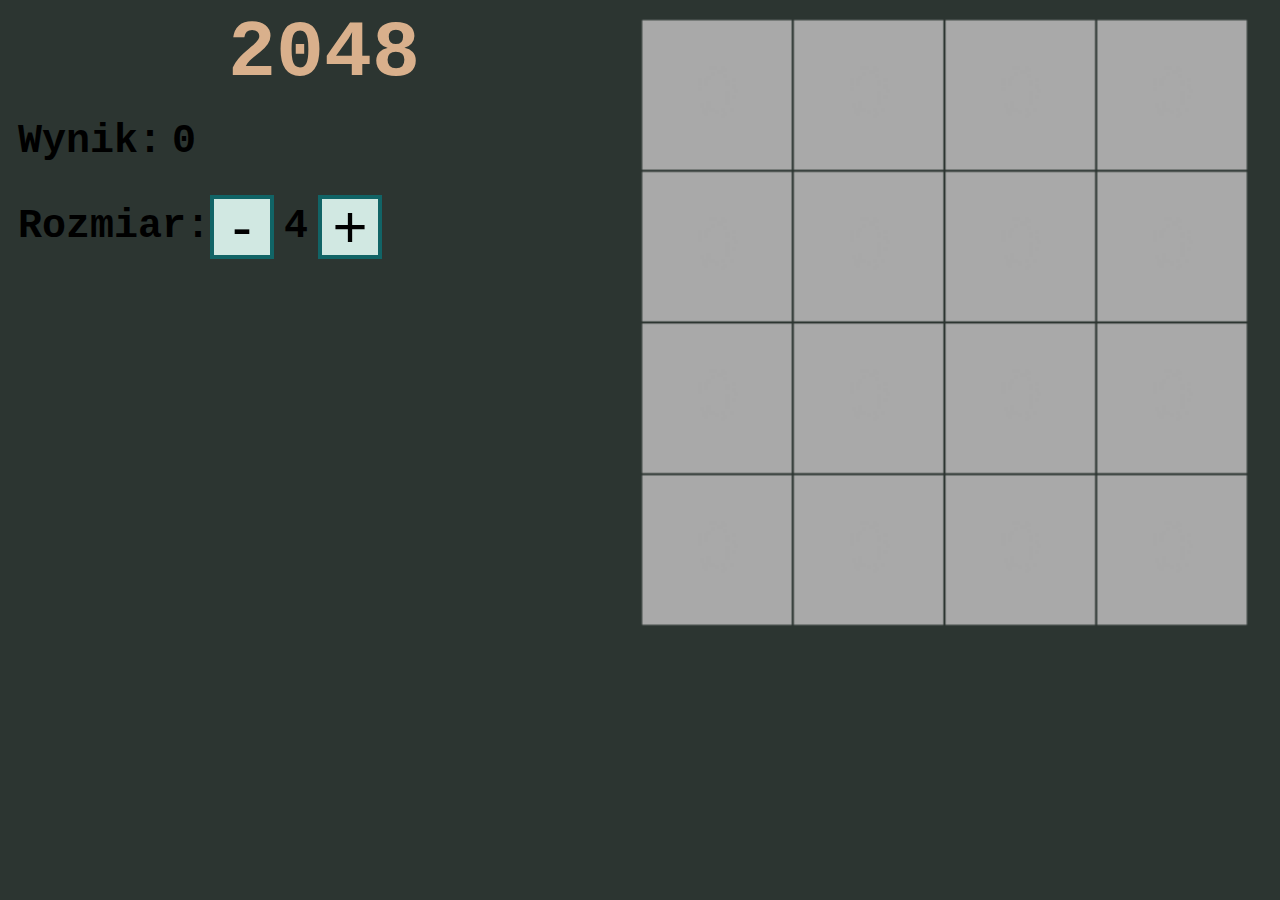
==== play.html @ 6884f522 "sketch of game" ====
<!DOCTYPE html>
<html lang="pl" >

<head>
    <meta charset="UTF-8">
    <meta name="nazwa" content="width=device-width, initial-scale=1.0">
    <meta http-equiv="X-UA-Compatible" content="ie=edge">
    <title>2048</title>
    <link rel="stylesheet" href="/style.css">
    <!--<script src="https://cdn.jsdelivr.net/npm/p5@1.2.0/lib/p5.js"></script>-->
    <!--<script src="/script.js"></script>-->
</head>

<body >
<div class="play">
<div class="info">
<h2>2048</h2>

<section class="score-section">
        <h3>Wynik:</h3>
        <div class="score-value" id="score">0</div>
</section>
    
<section class="size-section">
    <h3>Rozmiar:</h3>
    <button class="size-btn">-</button>
    <div class=size-value> 4 </div>
    <button class="size-btn">+</button>    
</section>
</div>
    <div class=canvas-section>
        <canvas id="canvas" ></canvas>
    </div>
      <script src="script.js" ></script>
    </div>
</body>
</html>
---- style.css ----
body{
    font-family: 'Courier New', Courier, monospace;
    background-color: #2C3531;
}
h1{
    font-size: 150px;
    color: #D9B08C;
    text-align: center;
}
section{
    display: flex;
    flex-direction: column;
    align-items: center;
}
button{
    display: flex;
    justify-content: center;
    align-items: center;
    flex-direction: row;
    width: 75vw;
    height: 15vh;
    background-color: #D1E8E2;
    border: 4px solid #116466;
    font-size: 60px;
}
button a{
    text-decoration: none;
    color:black;
}
button a:hover{
    text-decoration: none;
    color:gray;
}
@media (orientation: landscape){
    h1{
        font-size: 80px;
    }
    button{
    width: 75vw;
    height: 20vh;
    }
}
h2{
    font-size: 120px;
    color: #D9B08C;
    text-align: center;
    margin: 0;
}

.play section{
    display: flex;
    flex-direction: row;
    align-content: center;
    padding: 10px;
}
.size-btn{
    width: 5vw;
    height: 5vw;
}
.size-value {
    font-size: 40px;
    font-weight: 800;
    padding: 10px;
}
.score-value {
    font-size: 40px;
    font-weight: 800;
    padding: 10px;
}
h3 {
    font-size: 40px;
    margin: 0;
    padding: 0;
}
.canvas-section{
    display: flex;
    align-content: center;
    justify-content: center;
    margin-top: 10px;
}
#canvas{
    display: flex;
    width:90%;
}
@media (orientation: landscape){
    .play{
        display: flex;
    }
    .info{
        width: 50%;
    }
    .canvas-section{
        width: 50%;
    }
    h2{
        font-size: 80px;
        
    }
    #canvas{
        display: flex;
        width:100%;
    }
}

/*
.play-canva{
    display: flex;
}
.play-canva-row{
    flex-direction: row;
    flex-wrap: wrap ;

}
.play-canva-cell{
    display: flex;
    justify-content: center;
    align-items: center;
    flex-direction: row;
    width: 22vw;
    height: 22vw;
    background-color: #D1E8E2;
    border: 4px solid #116466;
}

@media (orientation: landscape){
    .play-canva-cell{
        width: 21vh;
        height: 21vh;
    }
}*/
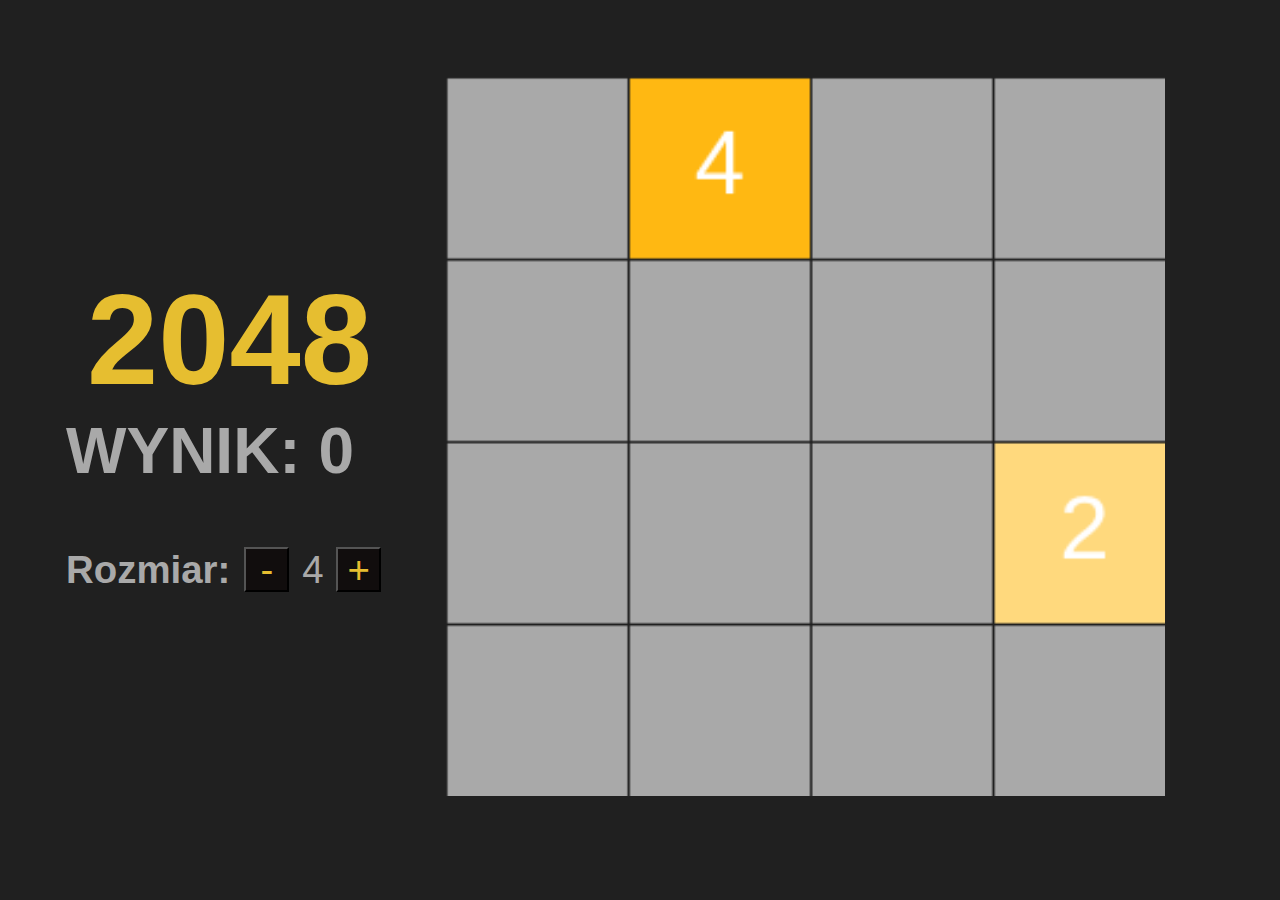
==== commit c7a4b160: "Made the game responsive" ====
--- a/play.html
+++ b/play.html
@@ -1,37 +1,30 @@
 <!DOCTYPE html>
-<html lang="pl" >
-
-<head>
-    <meta charset="UTF-8">
-    <meta name="nazwa" content="width=device-width, initial-scale=1.0">
-    <meta http-equiv="X-UA-Compatible" content="ie=edge">
-    <title>2048</title>
-    <link rel="stylesheet" href="/style.css">
-    <!--<script src="https://cdn.jsdelivr.net/npm/p5@1.2.0/lib/p5.js"></script>-->
-    <!--<script src="/script.js"></script>-->
-</head>
-
-<body >
-<div class="play">
-<div class="info">
-<h2>2048</h2>
-
-<section class="score-section">
-        <h3>Wynik:</h3>
-        <div class="score-value" id="score">0</div>
-</section>
-    
-<section class="size-section">
-    <h3>Rozmiar:</h3>
-    <button class="size-btn">-</button>
-    <div class=size-value> 4 </div>
-    <button class="size-btn">+</button>    
-</section>
-</div>
-    <div class=canvas-section>
-        <canvas id="canvas" ></canvas>
-    </div>
-      <script src="script.js" ></script>
-    </div>
-</body>
+<html lang="pl">
+    <head>
+        <meta charset="UTF-8">
+        <meta name="2048" content="width=device-width, initial-scale=1.0, user-scalable=no">
+        <meta http-equiv="X-UA-Compatible" content="ie=edge">
+        <title>2048</title>
+        <link rel="stylesheet" href="style.css">
+    </head>
+    <body>
+        <div class="play">
+            <div class="info">
+                <h2>2048</h2>
+                <section class="score-section">
+                    <h3 class="score-value" id="score">WYNIK: 0</h3>
+                </section>
+                <section class="size-section">
+                    <h3>Rozmiar:</h3>
+                    <button class="size-btn" onclick="lessCells()">-</button>
+                    <div class=size-value id="size">4</div>
+                    <button class="size-btn" onclick="moreCells()">+</button>
+                </section>
+            </div>
+            <div class=canvas-section>
+                <canvas id="canvas"></canvas>
+            </div>
+            <script src="script.js"></script>
+        </div>
+    </body>
 </html>--- a/style.css
+++ b/style.css
@@ -1,131 +1,171 @@
+/* GENERAL */
+body 
+{
+    background-color: #202020;
+    font-family: "Montserrat", sans-serif;
+    height: 95vh;
+}
+* { outline: none; }
 
-body{
-    font-family: 'Courier New', Courier, monospace;
-    background-color: #2C3531;
-}
-h1{
-    font-size: 150px;
-    color: #D9B08C;
-    text-align: center;
-}
-section{
+h1 { color: #ffd000; text-align: center; }
+h2 { color: #E6BE30; text-align: center; margin: 0; }
+h3 { color: #A9A9A9; text-align: center; margin: 0; }
+h4, h6 { color: #A9A9A9; text-align: justify; margin: 0; }
+a { text-decoration: none; }
+
+section 
+{
     display: flex;
-    flex-direction: column;
     align-items: center;
 }
-button{
+
+button 
+{
     display: flex;
     justify-content: center;
     align-items: center;
     flex-direction: row;
-    width: 75vw;
-    height: 15vh;
-    background-color: #D1E8E2;
-    border: 4px solid #116466;
-    font-size: 60px;
-}
-button a{
-    text-decoration: none;
-    color:black;
-}
-button a:hover{
-    text-decoration: none;
-    color:gray;
-}
-@media (orientation: landscape){
-    h1{
-        font-size: 80px;
-    }
-    button{
-    width: 75vw;
-    height: 20vh;
-    }
-}
-h2{
-    font-size: 120px;
-    color: #D9B08C;
-    text-align: center;
-    margin: 0;
+    background-color: #110d0d;
+    font-family: "Montserrat", sans-serif;
+    color: #E6BE30;
+    transition: all 0.5s;
 }
 
-.play section{
-    display: flex;
-    flex-direction: row;
-    align-content: center;
-    padding: 10px;
+@media(orientation: landscape)
+{
+    h1 { font-size: 12vw; margin: 3vw; }
+    h2 { font-size: 10vw; }
+    h3 { font-size: 5vw; padding: 0.1vw; }
+    h4 { font-size: 2vw; padding: 1vw; }
+    h6 { font-size: 1.5vw; padding: 1vw;  }
 }
-.size-btn{
-    width: 5vw;
-    height: 5vw;
+@media(orientation: portrait)
+{
+    h1 { font-size: 12vh; margin: 3vh; }
+    h2 { font-size: 10vh; }
+    h3 { font-size: 5vh; padding: 0.1vh; }
+    h4 { font-size: 2vh; padding: 1vh; }
+    h6 { font-size: 1.5vh; padding: 1vh; }
 }
-.size-value {
-    font-size: 40px;
-    font-weight: 800;
-    padding: 10px;
+
+
+
+/* START MENU */
+.menu 
+{ 
+    flex-direction: column; 
+    justify-content: center; 
+    height: 100%;
+    margin: 0; 
 }
-.score-value {
-    font-size: 40px;
-    font-weight: 800;
-    padding: 10px;
+.menu button 
+{ 
+    width: 70vw; 
+    height: 10vh; 
+    border-radius: 30px;
 }
-h3 {
-    font-size: 40px;
-    margin: 0;
-    padding: 0;
+@media (orientation: portrait) 
+{
+    .menu button { font-size: 7vw; margin: 1vw; }
 }
-.canvas-section{
+@media (orientation: landscape) 
+{
+    .menu button { font-size: 7vh; margin: 1vh; }
+}
+
+
+
+/* GAME RULES */
+.rules 
+{ 
+    display: flex; 
+    justify-content: center; 
+    align-items: center; 
+    height: 100%;
+    width: 100%;
+    margin: 0; 
+}
+img 
+{
+    display: block;
+    margin-left: auto;
+    margin-right: auto;
+    border-radius: 120px;
+}
+@media (orientation: portrait) 
+{
+    .rules { flex-direction: column; }
+    img { padding: 2vw; width: 90%; }
+}
+@media (orientation: landscape) 
+{
+    .rules { flex-direction: row; }
+    .rules-instruction { width: 50%; }
+    .rules-credits { width: 50%; }
+    img { padding: 2vh; width: 90%; }
+}
+
+
+
+/* PLAY MODE */
+.play 
+{ 
+    display: flex; 
+    height: 100%; 
+    width: 100%;
+    justify-content: center; 
+    align-items: center; 
+}
+.play div { color: #A9A9A9; }
+#canvas { display: flex; width: 100%; height: 100%; }
+.canvas-section 
+{
     display: flex;
     align-content: center;
     justify-content: center;
-    margin-top: 10px;
+    padding: 4%;
 }
-#canvas{
-    display: flex;
-    width:90%;
+@media (orientation: portrait)
+{
+    .play { flex-direction: column; }
+    .canvas-section { height: 80vw; width: 80vw; }
+    .size-section { margin-top: 5vw; }
+    .size-section h3 { font-size: 3vh; }
+    .size-btn 
+    { 
+        font-size: 3vh; 
+        width: 5vw; 
+        height: 5vw; 
+        margin: 1vh; 
+        padding: 1.5vh; 
+    }
+    .size-value { font-size: 3vh; }
 }
-@media (orientation: landscape){
-    .play{
-        display: flex;
+@media (orientation: landscape) 
+{
+    .play { flex-direction: row; }
+    .canvas-section { height: 80vh; width: 80vh; }
+    .size-section { margin-top: 5vh; }
+    .size-section h3 { font-size: 3vw; }
+    .size-btn 
+    { 
+        font-size: 3vw; 
+        width: 5vh; 
+        height: 5vh; 
+        margin: 1vw; 
+        padding: 1.5vw; 
     }
-    .info{
-        width: 50%;
-    }
-    .canvas-section{
-        width: 50%;
-    }
-    h2{
-        font-size: 80px;
-        
-    }
-    #canvas{
-        display: flex;
-        width:100%;
-    }
+    .size-value { font-size: 3vw; }
 }
 
-/*
-.play-canva{
-    display: flex;
-}
-.play-canva-row{
-    flex-direction: row;
-    flex-wrap: wrap ;
 
-}
-.play-canva-cell{
+
+
+/* RANKING */
+.ranking
+{
     display: flex;
     justify-content: center;
     align-items: center;
-    flex-direction: row;
-    width: 22vw;
-    height: 22vw;
-    background-color: #D1E8E2;
-    border: 4px solid #116466;
-}
-
-@media (orientation: landscape){
-    .play-canva-cell{
-        width: 21vh;
-        height: 21vh;
-    }
-}*/+    height: 100%;
+}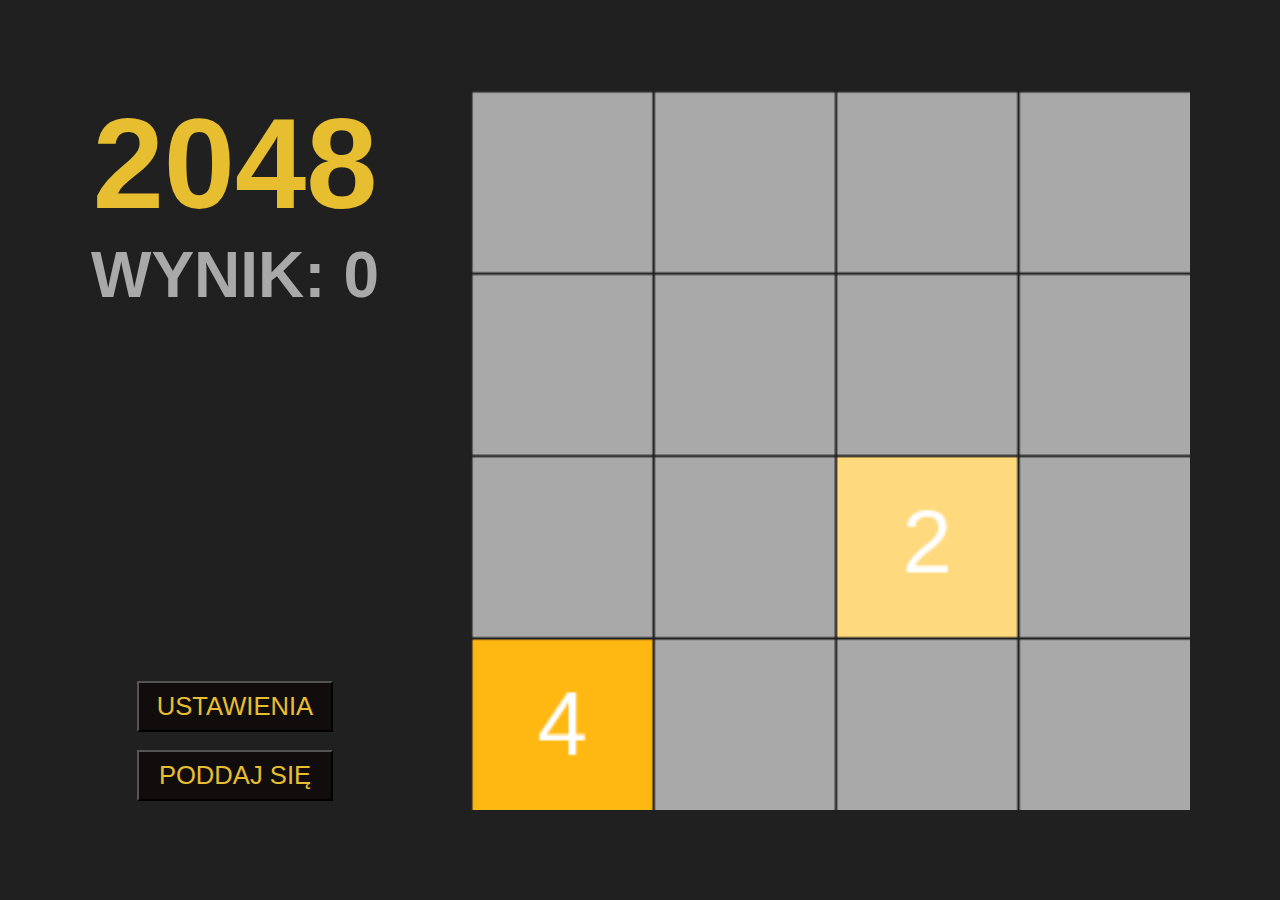
==== commit a146c64f: "Cleaned code + GAMEOVER view" ====
--- a/play.html
+++ b/play.html
@@ -1,30 +1,55 @@
+<!--                        2048
+      Limanówka Dominika, Matula Kamil, Różycki Iwo
+Projekt zaliczeniowy z przedmiotu Mobilne Aplikacje Webowe -->
+
 <!DOCTYPE html>
 <html lang="pl">
     <head>
         <meta charset="UTF-8">
-        <meta name="2048" content="width=device-width, initial-scale=1.0, user-scalable=no">
+        <meta name="viewport" content="width=device-width, initial-scale=1.0, user-scalable=no">
         <meta http-equiv="X-UA-Compatible" content="ie=edge">
         <title>2048</title>
         <link rel="stylesheet" href="style.css">
+        <script src="script.js" defer></script>
     </head>
     <body>
-        <div class="play">
-            <div class="info">
+        <section id="setup">
+            <h2>2048</h2>
+            <div>
+                <div id="nick-section">
+                    <p>PODAJ SWÓJ NICK:</p>
+                    <input type="text" id="nick-value" maxlength="11"/>
+                </div>
+                <div id="size-section">
+                    <p>WYBIERZ ROZMIAR PLANSZY:</p>
+                    <div>
+                        <button class="size-btn" id="setupMinusButton">-</button>
+                        <div id="size-value">4</div>
+                        <button class="size-btn" id="setupPlusButton">+</button>
+                    </div>
+                </div>
+            </div>
+            <button id="setupSaveButton">ZAPISZ</button>
+        </section>
+        <section id="play">
+            <div id="info">
                 <h2>2048</h2>
-                <section class="score-section">
-                    <h3 class="score-value" id="score">WYNIK: 0</h3>
-                </section>
-                <section class="size-section">
-                    <h3>Rozmiar:</h3>
-                    <button class="size-btn" onclick="lessCells()">-</button>
-                    <div class=size-value id="size">4</div>
-                    <button class="size-btn" onclick="moreCells()">+</button>
-                </section>
+                <div id="score-section">
+                    <h3 id="score-value">WYNIK: 0</h3>
+                </div>
+                <div id="buttons-section">
+                    <button id="settingsButton">USTAWIENIA</button>
+                    <button id="surrenderButton">PODDAJ SIĘ</button>
+                </div>
             </div>
-            <div class=canvas-section>
+            <div id=canvas-section>
                 <canvas id="canvas"></canvas>
             </div>
-            <script src="script.js"></script>
-        </div>
+        </section>
+        <section id="gameover">
+            <h2>KONIEC GRY!</h2>
+            <p id="result"></p>
+            <button id="retryButton">SPRÓBUJ PONOWNIE</button>
+        </section>
     </body>
 </html>--- a/style.css
+++ b/style.css
@@ -1,35 +1,39 @@
+/*                        2048
+      Limanówka Dominika, Matula Kamil, Różycki Iwo
+Projekt zaliczeniowy z przedmiotu Mobilne Aplikacje Webowe */
+
 /* GENERAL */
-body 
-{
+html, body /* prevents scrolling */
+{
+    height: 100%;
+    overflow: hidden;
+    margin: 0;
+
     background-color: #202020;
     font-family: "Montserrat", sans-serif;
-    height: 95vh;
-}
-* { outline: none; }
-
-h1 { color: #ffd000; text-align: center; }
-h2 { color: #E6BE30; text-align: center; margin: 0; }
-h3 { color: #A9A9A9; text-align: center; margin: 0; }
-h4, h6 { color: #A9A9A9; text-align: justify; margin: 0; }
+}
 a { text-decoration: none; }
 
 section 
-{
-    display: flex;
-    align-items: center;
+{ 
+    display: flex;
+    align-items: center;
+    justify-content: center; 
+    height: 100%;
+    width: 100%;
 }
 
 button 
 {
     display: flex;
+    flex-direction: row;
     justify-content: center;
     align-items: center;
-    flex-direction: row;
-    background-color: #110d0d;
-    font-family: "Montserrat", sans-serif;
+
+    background-color: #110D0D;
     color: #E6BE30;
-    transition: all 0.5s;
-}
+}
+button:focus { outline: none; }
 
 @media(orientation: landscape)
 {
@@ -48,124 +52,338 @@
     h6 { font-size: 1.5vh; padding: 1vh; }
 }
 
+h1 { color: #FFD000; text-align: center; }
+h2 { color: #E6BE30; text-align: center; margin: 0; }
+h3 { color: #A9A9A9; text-align: center; margin: 0; }
+h4, h6 { color: #A9A9A9; text-align: justify; margin: 0; }
+
 
 
 /* START MENU */
-.menu 
-{ 
-    flex-direction: column; 
-    justify-content: center; 
-    height: 100%;
-    margin: 0; 
-}
-.menu button 
-{ 
+#menu { flex-direction: column; }
+#menu button
+{
     width: 70vw; 
     height: 10vh; 
     border-radius: 30px;
+    transition: all 0.5s;
 }
 @media (orientation: portrait) 
 {
-    .menu button { font-size: 7vw; margin: 1vw; }
+    #menu button { font-size: 7vw; margin: 1vw; }
 }
 @media (orientation: landscape) 
 {
-    .menu button { font-size: 7vh; margin: 1vh; }
-}
-
-
+    #menu button { font-size: 7vh; margin: 1vh; }
+}
+
+
+
+/* PLAY SETUP (AKA SETTINGS) */
+#setup 
+{
+    display: none;
+    flex-direction: column;
+    color: #A9A9A9;
+    justify-content: space-around;
+}
+#setup > div 
+{   
+    display: flex;
+    flex-direction: column;
+    align-items: center;
+    justify-content: space-around; 
+    height: 50vh;
+}
+#nick-section, #size-section 
+{ 
+    display: flex;
+    flex-direction: column;
+    align-items: center;
+    justify-content: center;
+    text-align: center;
+}
+#size-section div
+{
+    display: flex;
+    align-items: center;
+    justify-content: center;
+}
+@media (orientation: portrait)
+{
+    #nick-section p, #size-section p 
+    { 
+        font-size: 3vh; 
+        font-weight: bold; 
+        margin: 2.5vw;
+    }
+    #nick-value
+    { 
+        font-size: 6vw;
+        text-align: center; 
+        width: 80%;
+    }
+    #size-section div { font-size: 4vh; }
+    #size-section button 
+    { 
+        font-size: 3vh; 
+        height: 3vh; 
+        width: 3vh; 
+        margin: 1vh;
+    }
+    #setupSaveButton
+    { 
+        font-size: 4vh; 
+        height: 5vh; 
+        width: fit-content; 
+        padding: 2vh;
+    }
+}
+@media (orientation: landscape) 
+{
+    #nick-section p, #size-section p 
+    { 
+        font-size: 3vw; 
+        font-weight: bold; 
+        margin: 2.5vh;
+    }
+    #nick-value
+    { 
+        font-size: 6vh;
+        text-align: center; 
+    }
+    #size-section div { font-size: 4vw; }
+    #size-section button 
+    { 
+        font-size: 3vw; 
+        height: 3vw; 
+        width: 3vw; 
+        margin: 1vh;
+    }
+    #setupSaveButton
+    { 
+        font-size: 3vw; 
+        height: 3vw; 
+        width: fit-content; 
+        padding: 2vw;
+    }
+}
+
+
+
+/* PLAY MODE */
+#play div { color: #A9A9A9; }
+#info 
+{ 
+    display: flex;
+    flex-direction: column;
+    align-items: center; 
+}
+#canvas { width: 100%; height: 100%; }
+@media (orientation: portrait)
+{
+    #play { flex-direction: column; }
+    #info { width: 100%; height: 30%; }
+    #buttons-section
+    {
+        display: flex;
+        justify-content: space-around;
+        width: 90%; 
+        margin-top: auto;
+        margin-bottom: auto;
+    }
+    #buttons-section button 
+    { 
+        font-size: 2vh; 
+        margin: 1vw;
+        padding-top: 0.5vh;
+        padding-bottom: 0.5vh;
+        height: fit-content; 
+        width: 40%;
+    }
+    #canvas-section { width: 80vw; height: 80vw; margin: 5vw; }
+}
+@media (orientation: landscape) 
+{
+    #info { width: calc(100vw - 100vh); height: 80%;  }
+    #buttons-section
+    {
+        display: flex;
+        flex-direction: column;
+        align-items: center;
+        width: 80%; 
+        margin-top: auto;
+        width: fit-content;
+    }
+    #buttons-section button 
+    { 
+        height: fit-content; 
+        width: 100%;
+        font-size: 2vw; 
+        margin: 1vh;
+        padding: 1vh;
+    }
+    #canvas-section { width: 80vh; height: 80vh; margin: 5vh; }
+}
+
+/* GAME OVER */
+#gameover 
+{ 
+    position: absolute; 
+    top: 0; 
+    left: 0; 
+    text-align: center;
+    display: none;
+}
+#gameover h2 { -webkit-text-stroke: 0.02em black; }
+#result 
+{ 
+    position: absolute; 
+    color:  azure; 
+    -webkit-text-stroke: 0.02em #110D0D; 
+    top: 50%; 
+    bottom: 50%;
+    width: 80%;
+}
+#retryButton
+{ 
+    position: absolute; 
+    margin-top: auto; 
+    bottom: 1vh; 
+    width: fit-content; 
+    height: fit-content;
+}
+@media (orientation: portrait)
+{
+    #gameover h2 { font-size: 15vw; }
+    #result { font-size: 8vw; }
+    #retryButton
+    { 
+        font-size: 3vw; 
+        margin: 1vw;
+        padding: 1vw;
+    }
+}
+@media (orientation: landscape)
+{
+    #gameover h2 { font-size: 15vh; }
+    #result { font-size: 8vh; }
+    #retryButton
+    { 
+        font-size: 3vh; 
+        margin: 1vh;
+        padding: 1vh;
+    }
+}
 
 /* GAME RULES */
-.rules 
-{ 
-    display: flex; 
-    justify-content: center; 
-    align-items: center; 
+img 
+{
+    display: block;
+    border-radius: 120px;
+    margin-left: auto; margin-right: auto;
+}
+#rules-instruction, #rules-credits { padding-left: 1.5%; padding-right: 1.5%; }
+@media (orientation: portrait) 
+{
+    #rules { flex-direction: column; }
+    img { padding: 2vw; width: 80%; }
+}
+@media (orientation: landscape) 
+{
+    #rules-instruction, #rules-credits { width: 50%; }
+    img { padding: 2vh; width: 80%; }
+}
+
+
+
+/* RANKING */
+#ranking
+{
+    display: flex;
     height: 100%;
     width: 100%;
     margin: 0; 
 }
-img 
-{
-    display: block;
-    margin-left: auto;
-    margin-right: auto;
-    border-radius: 120px;
-}
-@media (orientation: portrait) 
-{
-    .rules { flex-direction: column; }
-    img { padding: 2vw; width: 90%; }
-}
-@media (orientation: landscape) 
-{
-    .rules { flex-direction: row; }
-    .rules-instruction { width: 50%; }
-    .rules-credits { width: 50%; }
-    img { padding: 2vh; width: 90%; }
-}
-
-
-
-/* PLAY MODE */
-.play 
-{ 
-    display: flex; 
-    height: 100%; 
-    width: 100%;
+#ranking-header, #ranking-list
+{ 
+    display: flex;
+    flex-direction: column;
     justify-content: center; 
     align-items: center; 
-}
-.play div { color: #A9A9A9; }
-#canvas { display: flex; width: 100%; height: 100%; }
-.canvas-section 
-{
-    display: flex;
-    align-content: center;
+    color: #A9A9A9;
+}
+#ranking-list div
+{
+    display: flex;
+    justify-content: space-between;
+    width: 100%;
+}
+#ranking-size-section 
+{ 
+    display: flex;
+    align-items: center;
     justify-content: center;
-    padding: 4%;
-}
-@media (orientation: portrait)
-{
-    .play { flex-direction: column; }
-    .canvas-section { height: 80vw; width: 80vw; }
-    .size-section { margin-top: 5vw; }
-    .size-section h3 { font-size: 3vh; }
-    .size-btn 
+}
+@media(orientation: portrait)
+{
+    #ranking { flex-direction: column; }
+    #ranking h3 { font-size: 8vw; }
+    #ranking-header 
+    {    
+        padding-top: 2vh;
+        padding-bottom: 2vh;
+        width: 100%; 
+    }
+    #ranking-list
+    {    
+        padding-left: 5vw;
+        padding-right: 5vw;
+        padding-top: 5vh;
+    }
+    #ranking-list div p
+    {
+        padding-top: 1vw;
+        padding-bottom: 1vw;
+        font-size: 5vw;
+        margin: 0;
+    }
+    #ranking-size-section { font-size: 3vh; }
+    #ranking-size-section button 
     { 
         font-size: 3vh; 
-        width: 5vw; 
-        height: 5vw; 
-        margin: 1vh; 
-        padding: 1.5vh; 
-    }
-    .size-value { font-size: 3vh; }
-}
-@media (orientation: landscape) 
-{
-    .play { flex-direction: row; }
-    .canvas-section { height: 80vh; width: 80vh; }
-    .size-section { margin-top: 5vh; }
-    .size-section h3 { font-size: 3vw; }
-    .size-btn 
-    { 
-        font-size: 3vw; 
-        width: 5vh; 
-        height: 5vh; 
-        margin: 1vw; 
-        padding: 1.5vw; 
-    }
-    .size-value { font-size: 3vw; }
-}
-
-
-
-
-/* RANKING */
-.ranking
-{
-    display: flex;
-    justify-content: center;
-    align-items: center;
-    height: 100%;
+        height: 3vh; 
+        width: 3vh; 
+        margin: 1vh;
+    }
+}
+@media(orientation: landscape)
+{
+    #ranking h3 { font-size: 8vh; }
+    #ranking-header 
+    {    
+        padding-left: 5vw;
+        padding-right: 5vw;
+        width: 50%;
+    }
+    #ranking-list
+    {    
+        width: 50%;
+        padding: 5vw;
+    }
+    #ranking-list div p
+    {
+        padding-top: 1vh;
+        padding-bottom: 1vh;
+        font-size: 5vh;
+        margin: 0;
+    }
+    #ranking-size-section { font-size: 5vh; }
+    #ranking-size-section button 
+    { 
+        font-size: 6vh; 
+        height: 6vh; 
+        width: 6vh; 
+        margin: 1vh;
+    }
 }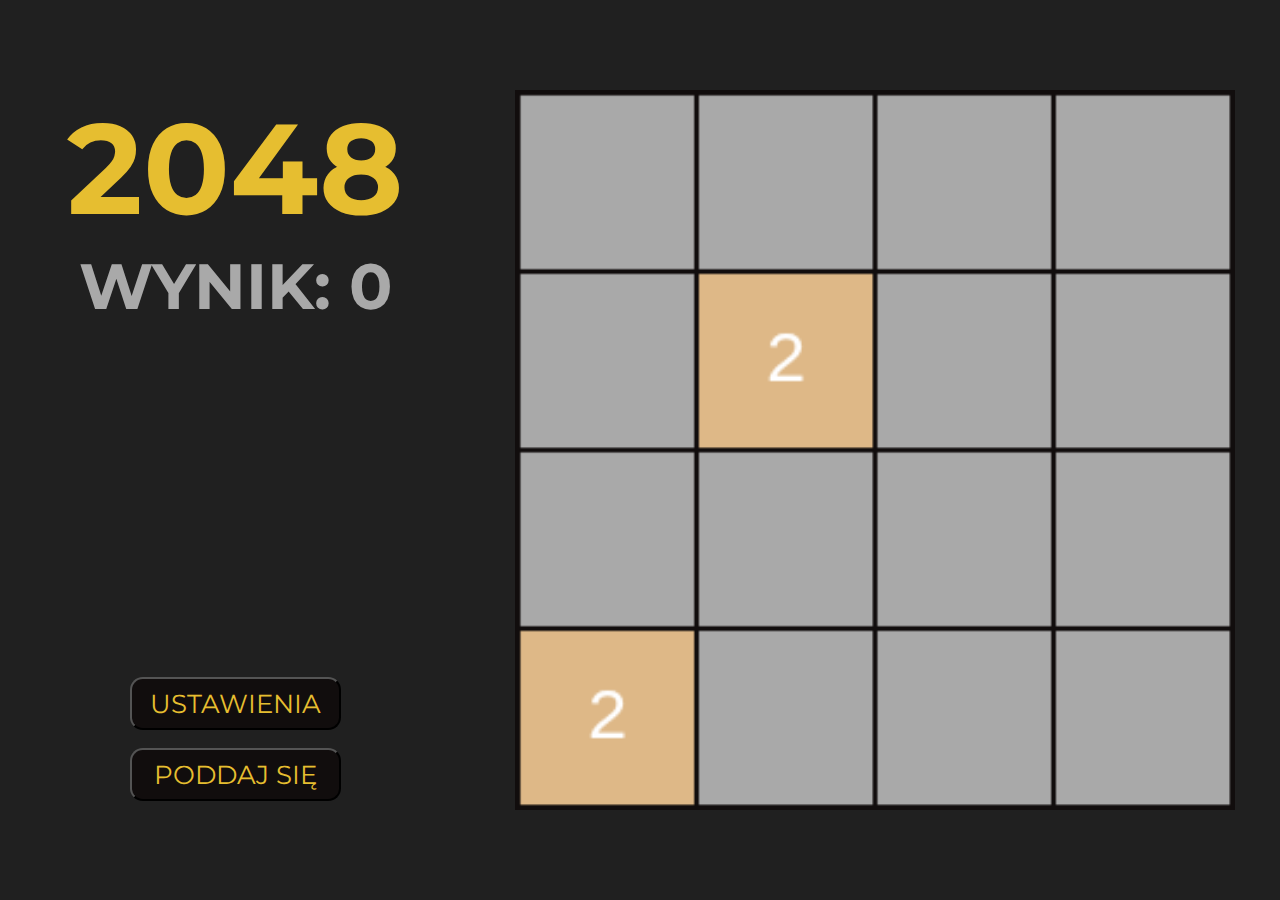
==== commit 7262b70b: "Moved font import, fixed gameover view" ====
--- a/play.html
+++ b/play.html
@@ -10,6 +10,8 @@
         <meta http-equiv="X-UA-Compatible" content="ie=edge">
         <title>2048</title>
         <link rel="stylesheet" href="style.css">
+        <link rel="preconnect" href="https://fonts.gstatic.com">
+        <link href="https://fonts.googleapis.com/css2?family=Montserrat&display=swap" rel="stylesheet"> 
         <script src="script.js" defer></script>
     </head>
     <body>
--- a/style.css
+++ b/style.css
@@ -32,6 +32,7 @@
 
     background-color: #110D0D;
     color: #E6BE30;
+    font-family: "Montserrat", sans-serif;
 }
 button:focus { outline: none; }
 
@@ -65,16 +66,15 @@
 {
     width: 70vw; 
     height: 10vh; 
-    border-radius: 30px;
     transition: all 0.5s;
 }
 @media (orientation: portrait) 
 {
-    #menu button { font-size: 7vw; margin: 1vw; }
+    #menu button { font-size: 7vw; margin: 1vw; border-radius: 2vw; }
 }
 @media (orientation: landscape) 
 {
-    #menu button { font-size: 7vh; margin: 1vh; }
+    #menu button { font-size: 7vh; margin: 1vh; border-radius: 1.5vh; }
 }
 
 
@@ -109,6 +109,7 @@
     align-items: center;
     justify-content: center;
 }
+#setupSaveButton { border-radius: 0.5em; }
 @media (orientation: portrait)
 {
     #nick-section p, #size-section p 
@@ -133,7 +134,7 @@
     }
     #setupSaveButton
     { 
-        font-size: 4vh; 
+        font-size: 3vh; 
         height: 5vh; 
         width: fit-content; 
         padding: 2vh;
@@ -179,7 +180,20 @@
     flex-direction: column;
     align-items: center; 
 }
-#canvas { width: 100%; height: 100%; }
+#canvas-section 
+{ 
+    background-color: #110D0D; 
+    display: flex; 
+    align-items: center; 
+    justify-content: center; 
+}
+#canvas 
+{ 
+    width: calc(100% - 6px); 
+    height: calc(100% - 6px); 
+    margin: 0;
+}
+#buttons-section button { border-radius: 0.5em; }
 @media (orientation: portrait)
 {
     #play { flex-direction: column; }
@@ -201,10 +215,11 @@
         height: fit-content; 
         width: 40%;
     }
-    #canvas-section { width: 80vw; height: 80vw; margin: 5vw; }
+    #canvas-section { width: 80vw; height: 80vw; }
 }
 @media (orientation: landscape) 
 {
+    #play { justify-content: space-around; }
     #info { width: calc(100vw - 100vh); height: 80%;  }
     #buttons-section
     {
@@ -223,27 +238,29 @@
         margin: 1vh;
         padding: 1vh;
     }
-    #canvas-section { width: 80vh; height: 80vh; margin: 5vh; }
+    #canvas-section { width: 80vh; height: 80vh; }
 }
 
 /* GAME OVER */
 #gameover 
 { 
+    font-family: "SegoeUI", sans-serif;
     position: absolute; 
+    text-align: center;
+    width: 80%;
+    left: 10%;
     top: 0; 
-    left: 0; 
-    text-align: center;
+
+    flex-direction: column;
     display: none;
 }
 #gameover h2 { -webkit-text-stroke: 0.02em black; }
 #result 
-{ 
-    position: absolute; 
+{  
     color:  azure; 
     -webkit-text-stroke: 0.02em #110D0D; 
-    top: 50%; 
-    bottom: 50%;
-    width: 80%;
+    width: 100%;
+    margin: 0;
 }
 #retryButton
 { 
@@ -252,6 +269,7 @@
     bottom: 1vh; 
     width: fit-content; 
     height: fit-content;
+    border-radius: 0.5em;
 }
 @media (orientation: portrait)
 {
@@ -280,19 +298,18 @@
 img 
 {
     display: block;
-    border-radius: 120px;
     margin-left: auto; margin-right: auto;
 }
 #rules-instruction, #rules-credits { padding-left: 1.5%; padding-right: 1.5%; }
 @media (orientation: portrait) 
 {
     #rules { flex-direction: column; }
-    img { padding: 2vw; width: 80%; }
+    img { padding: 2vw; width: 80%; border-radius: 10vw; }
 }
 @media (orientation: landscape) 
 {
     #rules-instruction, #rules-credits { width: 50%; }
-    img { padding: 2vh; width: 80%; }
+    img { padding: 2vh; width: 80%; border-radius: 10vh; }
 }
 
 
